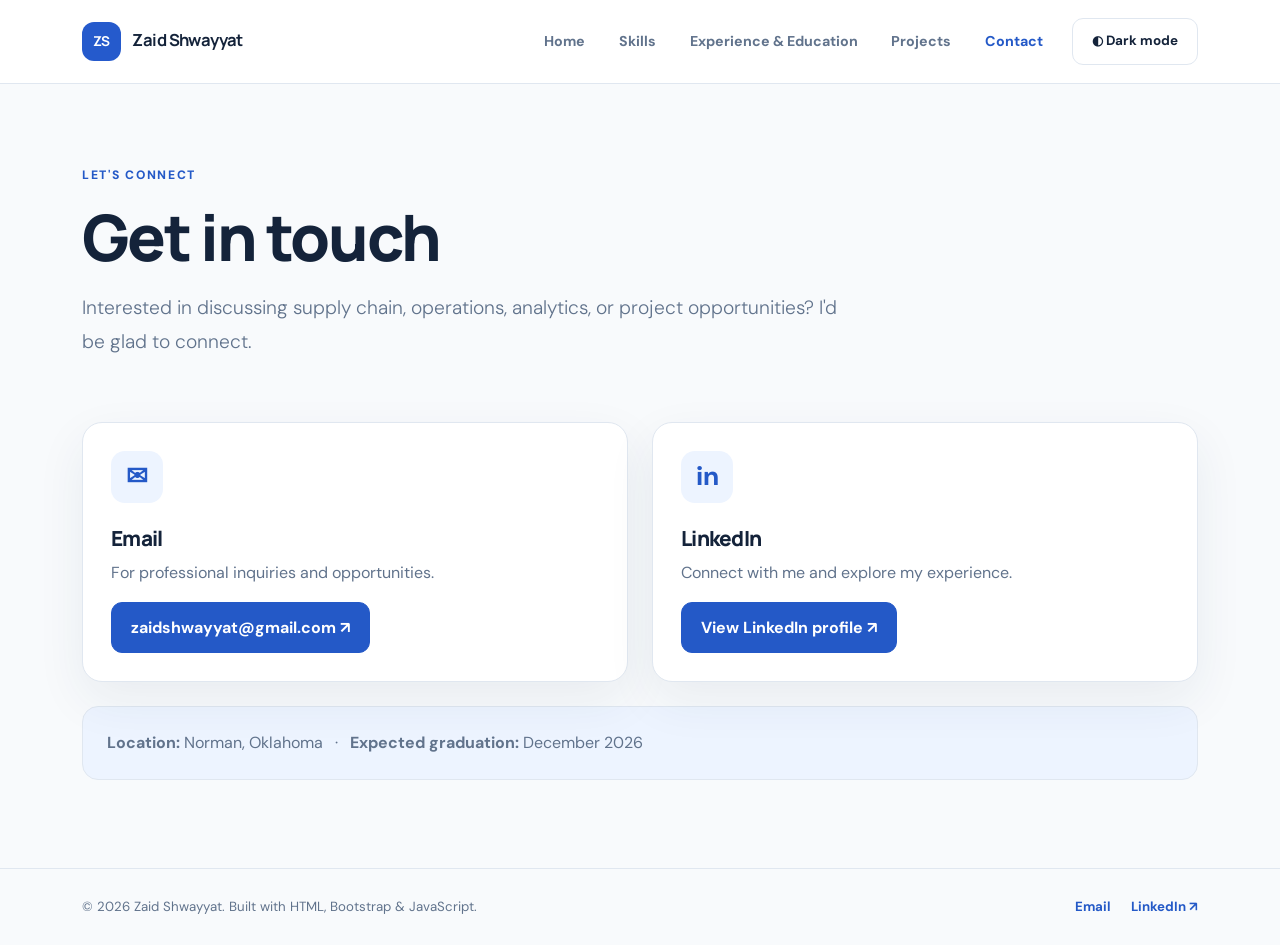
==== contact.html @ 21653b59 "Add files via upload" ====
<!doctype html>
<html lang="en"><head><meta charset="utf-8"><meta name="viewport" content="width=device-width, initial-scale=1"><meta name="description" content="Contact Zaid Shwayyat for professional opportunities."><title>Contact | Zaid Shwayyat</title><link rel="preconnect" href="https://fonts.googleapis.com"><link rel="preconnect" href="https://fonts.gstatic.com" crossorigin><link href="https://fonts.googleapis.com/css2?family=DM+Sans:wght@400;500;600;700&family=Manrope:wght@400;500;600;700;800&display=swap" rel="stylesheet"><link href="https://cdn.jsdelivr.net/npm/bootstrap@5.3.3/dist/css/bootstrap.min.css" rel="stylesheet" integrity="sha384-QWTKZyjpPEjISv5WaRU9OFeRpok6YctnYmDr5pNlyT9EMqKN1pNj5rD" crossorigin="anonymous"><link rel="stylesheet" href="css/style.css"></head>
<body><a class="skip-link" href="#main-content">Skip to content</a><header><nav class="navbar navbar-expand-lg fixed-top site-navbar" aria-label="Main navigation"><div class="container"><a class="navbar-brand fw-bold" href="index.html"><span class="brand-mark">ZS</span> Zaid Shwayyat</a><button class="navbar-toggler" type="button" data-bs-toggle="collapse" data-bs-target="#mainNav" aria-controls="mainNav" aria-expanded="false" aria-label="Toggle navigation"><span class="navbar-toggler-icon"></span></button><div class="collapse navbar-collapse" id="mainNav"><ul class="navbar-nav ms-auto align-items-lg-center gap-lg-2"><li class="nav-item"><a class="nav-link "  href="index.html">Home</a></li>
<li class="nav-item"><a class="nav-link "  href="skills.html">Skills</a></li>
<li class="nav-item"><a class="nav-link "  href="experience.html">Experience & Education</a></li>
<li class="nav-item"><a class="nav-link "  href="projects.html">Projects</a></li>
<li class="nav-item"><a class="nav-link active" aria-current="page" href="contact.html">Contact</a></li></ul><button id="theme-toggle" class="btn theme-toggle ms-lg-3 mt-3 mt-lg-0" type="button" aria-label="Switch to dark mode">◐ <span id="theme-label">Dark mode</span></button></div></div></nav></header>
<main id="main-content"><section class="page-hero"><div class="container"><div class="section-kicker">LET'S CONNECT</div><h1>Get in touch</h1><p class="lead">Interested in discussing supply chain, operations, analytics, or project opportunities? I'd be glad to connect.</p></div></section><section class="section pt-0"><div class="container"><div class="row g-4"><div class="col-md-6"><div class="content-card h-100"><div class="card-icon">✉</div><h2>Email</h2><p>For professional inquiries and opportunities.</p><a class="btn btn-primary mt-auto align-self-start" href="mailto:zaidshwayyat@gmail.com">zaidshwayyat@gmail.com ↗</a></div></div><div class="col-md-6"><div class="content-card h-100"><div class="card-icon">in</div><h2>LinkedIn</h2><p>Connect with me and explore my experience.</p><a class="btn btn-primary mt-auto align-self-start" href="https://www.linkedin.com/in/zshwayyat" target="_blank" rel="noopener noreferrer">View LinkedIn profile ↗</a></div></div></div><div class="contact-note mt-4"><strong>Location:</strong> Norman, Oklahoma <span class="mx-2">·</span> <strong>Expected graduation:</strong> December 2026</div></div></section></main><footer class="footer mt-auto"><div class="container d-flex flex-column flex-sm-row justify-content-between align-items-sm-center gap-2"><p class="mb-0">© <span id="year">2026</span> Zaid Shwayyat. Built with HTML, Bootstrap & JavaScript.</p><div><a href="mailto:zaidshwayyat@gmail.com">Email</a><a href="https://www.linkedin.com/in/zshwayyat" target="_blank" rel="noopener noreferrer">LinkedIn ↗</a></div></div></footer><script src="https://cdn.jsdelivr.net/npm/bootstrap@5.3.3/dist/js/bootstrap.bundle.min.js" crossorigin="anonymous"></script><script src="js/script.js" defer></script></body></html>
---- css/style.css ----
/* Custom visual design layered over Bootstrap */
:root {
    --bg: #f8fafc;
    --surface: #fff;
    --ink: #14233a;
    --muted: #61738c;
    --border: #e0e7f0;
    --primary: #2459c7;
    --soft: #edf4ff;
    --nav: rgba(255,255,255,.95);
    --shadow: 0 18px 50px rgba(31,54,90,.07)
}

[data-theme="dark"] {
    --bg: #0e1728;
    --surface: #18253a;
    --ink: #ecf3ff;
    --muted: #b0bfd6;
    --border: #34445e;
    --primary: #82aaff;
    --soft: #202f49;
    --nav: rgba(14,23,40,.96);
    --shadow: 0 18px 50px rgba(0,0,0,.15)
}

* {
    box-sizing: border-box
}

html {
    scroll-behavior: smooth
}

body {
    font-family: 'DM Sans',sans-serif;
    background: var(--bg);
    color: var(--ink);
    padding-top: 84px;
    min-height: 100vh;
    display: flex;
    flex-direction: column
}

main {
    flex: 1
}

h1, h2, h3, .navbar-brand {
    font-family: Manrope,sans-serif;
    letter-spacing: -.035em
}

a {
    transition: color .2s
}

    a:not(.btn):not(.nav-link):not(.navbar-brand) {
        color: var(--primary)
    }

.site-navbar {
    background: var(--nav);
    border-bottom: 1px solid var(--border);
    backdrop-filter: blur(14px);
    min-height: 84px
}

.navbar-brand {
    color: var(--ink) !important;
    font-size: 1.04rem
}

.brand-mark {
    display: inline-grid;
    place-items: center;
    width: 39px;
    height: 39px;
    background: #255acc;
    color: #fff;
    border-radius: 12px;
    margin-right: 9px;
    font-size: .85rem
}

.navbar-nav .nav-link {
    font-weight: 700;
    color: var(--muted);
    font-size: .89rem;
    padding: .55rem .8rem !important
}

    .navbar-nav .nav-link:hover, .navbar-nav .nav-link.active {
        color: var(--primary)
    }

.navbar-toggler {
    border-color: var(--border);
    background: #eef3f9
}

.theme-toggle {
    border: 1px solid var(--border);
    color: var(--ink);
    background: var(--surface);
    border-radius: 12px;
    font-size: .84rem;
    font-weight: 700
}

    .theme-toggle:hover {
        border-color: var(--primary);
        color: var(--primary)
    }

.hero {
    padding: 94px 0 96px;
    background: radial-gradient(ellipse at 76% 23%,rgba(61,125,230,.12),transparent 42%)
}

.eyebrow, .section-kicker {
    font-size: .76rem;
    letter-spacing: .14em;
    text-transform: uppercase;
    font-weight: 800;
    color: var(--primary)
}

.eyebrow {
    display: inline-flex;
    align-items: center;
    gap: 9px;
    padding: 11px 14px;
    border: 1px solid var(--border);
    border-radius: 100px;
    background: var(--surface);
    letter-spacing: .035em;
    text-transform: none
}

.status-dot {
    width: 8px;
    height: 8px;
    border-radius: 50%;
    background: #25aa75
}

.hero h1 {
    font-size: clamp(2.55rem,4.3vw,4.35rem);
    line-height: 1.17;
    font-weight: 800;
    margin: 23px 0 22px
}

.gradient-text {
    color: var(--primary)
}

.lead {
    font-size: 1.2rem;
    line-height: 1.75;
    color: var(--muted);
    max-width: 760px
}

.hero-lead {
    max-width: 650px
}

.body-copy {
    color: var(--muted);
    line-height: 1.9;
    font-size: 1rem;
    max-width: 620px
}

.btn {
    border-radius: 11px;
    font-weight: 700;
    padding: .78rem 1.2rem
}

.btn-primary {
    --bs-btn-bg: #2459c7;
    --bs-btn-border-color: #2459c7;
    --bs-btn-hover-bg: #17439d;
    --bs-btn-hover-border-color: #17439d;
    color: #fff
}

.btn-outline-secondary {
    color: var(--ink);
    border-color: var(--border);
    background: var(--surface)
}

    .btn-outline-secondary:hover {
        background: var(--soft);
        color: var(--ink);
        border-color: var(--primary)
    }

.hero-meta {
    display: flex;
    flex-wrap: wrap;
    gap: 22px;
    margin-top: 42px;
    font-size: .9rem;
    color: var(--muted)
}

.profile-panel {
    background: var(--surface);
    border: 1px solid var(--border);
    border-radius: 28px;
    box-shadow: var(--shadow);
    overflow: hidden;
    max-width: 440px;
    margin-inline: auto
}

.profile-graphic {
    min-height: 350px;
    background: linear-gradient(145deg,#dae7ff,#a5c2fb);
    display: grid;
    place-items: center
}

    .profile-graphic img {
        width: min(75%,280px);
        height: auto
    }

.profile-bottom {
    padding: 28px
}

.mini-label {
    font-size: .72rem;
    color: var(--muted);
    font-weight: 800;
    letter-spacing: .1em
}

.skill-badge {
    background: var(--soft);
    color: var(--primary);
    font-size: .78rem;
    padding: 10px 13px;
    border: 1px solid var(--border)
}

.section {
    padding: 88px 0
}

.subtle-section {
    background: var(--soft)
}

.section-heading {
    font-weight: 800;
    font-size: clamp(1.75rem,3vw,2.5rem);
    margin: 12px 0 22px
}

.metric-card, .content-card, .timeline-card, .project-card {
    background: var(--surface);
    border: 1px solid var(--border);
    border-radius: 20px;
    padding: 28px;
    box-shadow: var(--shadow);
    height: 100%
}

.metric-number {
    font: 800 2.7rem Manrope,sans-serif;
    color: var(--primary)
}

.metric-card h3 {
    font-size: 1rem;
    font-weight: 800;
    margin: 12px 0
}

.metric-card p, .content-card p, .muted {
    color: var(--muted)
}

.metric-card p {
    margin-bottom: 0;
    line-height: 1.7
}

.page-hero {
    padding: 82px 0 64px
}

    .page-hero h1 {
        font-size: clamp(2.7rem,5vw,4rem);
        font-weight: 800;
        margin: 15px 0
    }

    .page-hero .lead {
        max-width: 760px;
        margin: 0
    }

.content-card {
    display: flex;
    flex-direction: column
}

    .content-card h2 {
        font-size: 1.3rem;
        font-weight: 800
    }

    .content-card p {
        line-height: 1.7
    }

.card-icon {
    width: 52px;
    height: 52px;
    display: grid;
    place-items: center;
    color: var(--primary);
    background: var(--soft);
    border-radius: 14px;
    font-size: 1.65rem;
    font-weight: 800;
    margin-bottom: 23px
}

.tag-cloud {
    display: flex;
    flex-wrap: wrap;
    gap: 10px;
    margin-top: 10px
}

    .tag-cloud span {
        border: 1px solid var(--border);
        background: var(--soft);
        padding: 9px 12px;
        border-radius: 10px;
        font-size: .85rem;
        font-weight: 700;
        color: var(--ink)
    }

.certificate {
    display: flex;
    align-items: center;
    justify-content: space-between;
    gap: 12px;
    padding: 15px 0;
    border-bottom: 1px solid var(--border)
}

    .certificate:last-child {
        border-bottom: 0
    }

.date-pill {
    display: inline-block;
    font-weight: 700;
    font-size: .8rem;
    border: 1px solid var(--border);
    color: var(--primary);
    background: var(--soft);
    padding: 8px 12px;
    border-radius: 100px;
    white-space: nowrap
}

.timeline {
    border-left: 2px solid var(--border);
    padding-left: 28px;
    margin-left: 9px;
    display: grid;
    gap: 24px
}

.timeline-card {
    position: relative
}

    .timeline-card::before {
        content: '';
        position: absolute;
        left: -37px;
        top: 32px;
        background: var(--primary);
        width: 16px;
        height: 16px;
        border: 4px solid var(--bg);
        border-radius: 50%
    }

.timeline-header {
    display: flex;
    flex-wrap: wrap;
    justify-content: space-between;
    gap: 12px;
    align-items: start
}

.timeline-card h2 {
    font-size: 1.2rem;
    font-weight: 800
}

.timeline-card h3 {
    font-size: .96rem;
    color: var(--primary);
    font-weight: 700
}

    .timeline-card h3 span {
        color: var(--muted);
        font-weight: 500
    }

.timeline-card ul {
    padding-left: 1.2rem;
    margin-top: 15px;
    margin-bottom: 0;
    color: var(--muted);
    line-height: 1.85
}

.filter-btn {
    background: var(--surface);
    border: 1px solid var(--border);
    color: var(--muted);
    padding: 9px 15px
}

    .filter-btn:hover, .filter-btn.active {
        background: #2459c7;
        color: #fff;
        border-color: #2459c7
    }

.project-card {
    display: flex;
    flex-direction: column;
    transition: transform .2s,box-shadow .2s
}

    .project-card:hover {
        transform: translateY(-4px);
        box-shadow: 0 20px 40px rgba(29,69,125,.13)
    }

.project-category {
    font-size: .74rem;
    letter-spacing: .09em;
    text-transform: uppercase;
    color: var(--primary);
    font-weight: 800
}

.project-card h2 {
    font-weight: 800;
    font-size: 1.25rem;
    margin: 18px 0 12px
}

.project-card p {
    line-height: 1.8;
    color: var(--muted);
    flex: 1
}

.project-card .tag-cloud span {
    font-size: .75rem;
    padding: 6px 9px
}

.project-number {
    display: flex;
    align-items: center;
    justify-content: space-between
}

    .project-number span:last-child {
        font-size: 1.7rem;
        color: var(--primary)
    }

.contact-note {
    padding: 24px;
    background: var(--soft);
    border: 1px solid var(--border);
    border-radius: 16px;
    color: var(--muted)
}

.footer {
    padding: 28px 0;
    border-top: 1px solid var(--border);
    color: var(--muted);
    font-size: .83rem
}

    .footer a {
        margin-left: 20px;
        text-decoration: none;
        font-weight: 700
    }

.skip-link {
    position: absolute;
    left: 10px;
    top: -60px;
    z-index: 2000;
    background: var(--surface);
    padding: 10px
}

    .skip-link:focus {
        top: 10px
    }

@media(max-width:991px) {
    .site-navbar .navbar-collapse {
        padding-bottom: 20px
    }

    .hero {
        padding: 60px 0
    }

    .profile-graphic {
        min-height: 290px
    }
}

@media(max-width:576px) {
    .section {
        padding: 56px 0
    }

    .page-hero {
        padding: 50px 0 40px
    }

    .hero h1 {
        font-size: 2.55rem
    }

    .hero-meta {
        gap: 12px
    }

    .metric-card, .content-card, .timeline-card, .project-card {
        padding: 22px
    }

    .footer a {
        margin-left: 0;
        margin-right: 16px
    }

    .timeline {
        padding-left: 19px
    }

    .timeline-card::before {
        left: -28px
    }
}
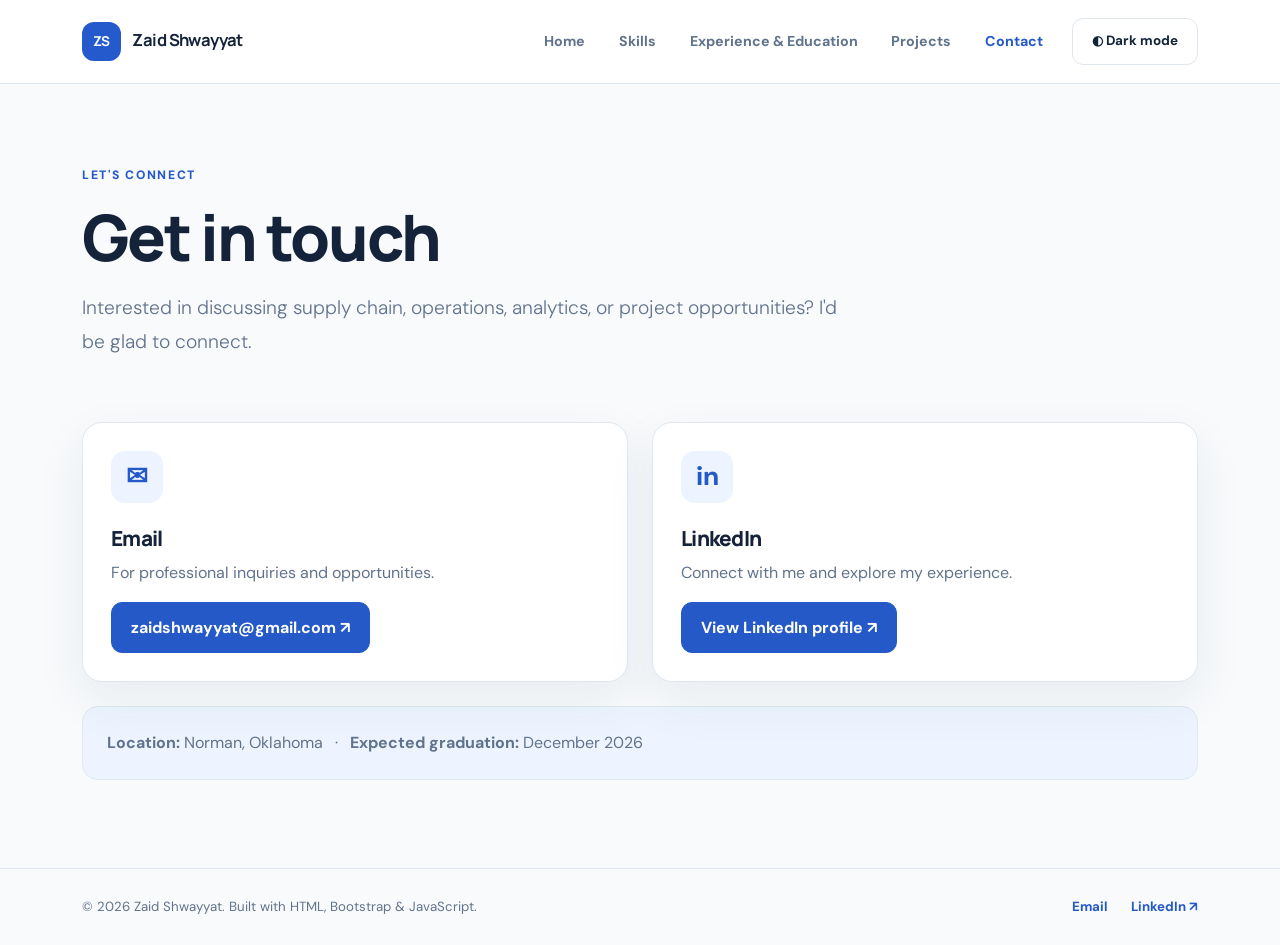
==== commit 25fa7afe: "Add files via upload" ====
--- a/contact.html
+++ b/contact.html
@@ -1,8 +1,162 @@
-<!doctype html>
-<html lang="en"><head><meta charset="utf-8"><meta name="viewport" content="width=device-width, initial-scale=1"><meta name="description" content="Contact Zaid Shwayyat for professional opportunities."><title>Contact | Zaid Shwayyat</title><link rel="preconnect" href="https://fonts.googleapis.com"><link rel="preconnect" href="https://fonts.gstatic.com" crossorigin><link href="https://fonts.googleapis.com/css2?family=DM+Sans:wght@400;500;600;700&family=Manrope:wght@400;500;600;700;800&display=swap" rel="stylesheet"><link href="https://cdn.jsdelivr.net/npm/bootstrap@5.3.3/dist/css/bootstrap.min.css" rel="stylesheet" integrity="sha384-QWTKZyjpPEjISv5WaRU9OFeRpok6YctnYmDr5pNlyT9EMqKN1pNj5rD" crossorigin="anonymous"><link rel="stylesheet" href="css/style.css"></head>
-<body><a class="skip-link" href="#main-content">Skip to content</a><header><nav class="navbar navbar-expand-lg fixed-top site-navbar" aria-label="Main navigation"><div class="container"><a class="navbar-brand fw-bold" href="index.html"><span class="brand-mark">ZS</span> Zaid Shwayyat</a><button class="navbar-toggler" type="button" data-bs-toggle="collapse" data-bs-target="#mainNav" aria-controls="mainNav" aria-expanded="false" aria-label="Toggle navigation"><span class="navbar-toggler-icon"></span></button><div class="collapse navbar-collapse" id="mainNav"><ul class="navbar-nav ms-auto align-items-lg-center gap-lg-2"><li class="nav-item"><a class="nav-link "  href="index.html">Home</a></li>
-<li class="nav-item"><a class="nav-link "  href="skills.html">Skills</a></li>
-<li class="nav-item"><a class="nav-link "  href="experience.html">Experience & Education</a></li>
-<li class="nav-item"><a class="nav-link "  href="projects.html">Projects</a></li>
-<li class="nav-item"><a class="nav-link active" aria-current="page" href="contact.html">Contact</a></li></ul><button id="theme-toggle" class="btn theme-toggle ms-lg-3 mt-3 mt-lg-0" type="button" aria-label="Switch to dark mode">◐ <span id="theme-label">Dark mode</span></button></div></div></nav></header>
-<main id="main-content"><section class="page-hero"><div class="container"><div class="section-kicker">LET'S CONNECT</div><h1>Get in touch</h1><p class="lead">Interested in discussing supply chain, operations, analytics, or project opportunities? I'd be glad to connect.</p></div></section><section class="section pt-0"><div class="container"><div class="row g-4"><div class="col-md-6"><div class="content-card h-100"><div class="card-icon">✉</div><h2>Email</h2><p>For professional inquiries and opportunities.</p><a class="btn btn-primary mt-auto align-self-start" href="mailto:zaidshwayyat@gmail.com">zaidshwayyat@gmail.com ↗</a></div></div><div class="col-md-6"><div class="content-card h-100"><div class="card-icon">in</div><h2>LinkedIn</h2><p>Connect with me and explore my experience.</p><a class="btn btn-primary mt-auto align-self-start" href="https://www.linkedin.com/in/zshwayyat" target="_blank" rel="noopener noreferrer">View LinkedIn profile ↗</a></div></div></div><div class="contact-note mt-4"><strong>Location:</strong> Norman, Oklahoma <span class="mx-2">·</span> <strong>Expected graduation:</strong> December 2026</div></div></section></main><footer class="footer mt-auto"><div class="container d-flex flex-column flex-sm-row justify-content-between align-items-sm-center gap-2"><p class="mb-0">© <span id="year">2026</span> Zaid Shwayyat. Built with HTML, Bootstrap & JavaScript.</p><div><a href="mailto:zaidshwayyat@gmail.com">Email</a><a href="https://www.linkedin.com/in/zshwayyat" target="_blank" rel="noopener noreferrer">LinkedIn ↗</a></div></div></footer><script src="https://cdn.jsdelivr.net/npm/bootstrap@5.3.3/dist/js/bootstrap.bundle.min.js" crossorigin="anonymous"></script><script src="js/script.js" defer></script></body></html>+<!DOCTYPE html>
+<html lang="en">
+ <head>
+  <meta charset="utf-8"/>
+  <meta content="width=device-width, initial-scale=1" name="viewport"/>
+  <meta content="Contact Zaid Shwayyat for professional opportunities." name="description"/>
+  <title>
+   Contact | Zaid Shwayyat
+  </title>
+  <link href="https://fonts.googleapis.com" rel="preconnect"/>
+  <link crossorigin="" href="https://fonts.gstatic.com" rel="preconnect"/>
+  <link href="https://fonts.googleapis.com/css2?family=DM+Sans:wght@400;500;600;700&amp;family=Manrope:wght@400;500;600;700;800&amp;display=swap" rel="stylesheet"/>
+  <link crossorigin="anonymous" href="https://cdn.jsdelivr.net/npm/bootstrap@5.3.3/dist/css/bootstrap.min.css" rel="stylesheet"/>
+  <link href="css/style.css" rel="stylesheet"/>
+ </head>
+ <body>
+  <a class="skip-link" href="#main-content">
+   Skip to content
+  </a>
+  <header>
+   <nav aria-label="Main navigation" class="navbar navbar-expand-lg fixed-top site-navbar">
+    <div class="container">
+     <a class="navbar-brand fw-bold" href="index.html">
+      <span class="brand-mark">
+       ZS
+      </span>
+      Zaid Shwayyat
+     </a>
+     <button aria-controls="mainNav" aria-expanded="false" aria-label="Toggle navigation" class="navbar-toggler" data-bs-target="#mainNav" data-bs-toggle="collapse" type="button">
+      <span class="navbar-toggler-icon">
+      </span>
+     </button>
+     <div class="collapse navbar-collapse" id="mainNav">
+      <ul class="navbar-nav ms-auto align-items-lg-center gap-lg-2">
+       <li class="nav-item">
+        <a class="nav-link" href="index.html">
+         Home
+        </a>
+       </li>
+       <li class="nav-item">
+        <a class="nav-link" href="skills.html">
+         Skills
+        </a>
+       </li>
+       <li class="nav-item">
+        <a class="nav-link" href="experience.html">
+         Experience &amp; Education
+        </a>
+       </li>
+       <li class="nav-item">
+        <a class="nav-link" href="projects.html">
+         Projects
+        </a>
+       </li>
+       <li class="nav-item">
+        <a aria-current="page" class="nav-link active" href="contact.html">
+         Contact
+        </a>
+       </li>
+      </ul>
+      <button aria-label="Switch to dark mode" class="btn theme-toggle ms-lg-3 mt-3 mt-lg-0" id="theme-toggle" type="button">
+       ◐
+       <span id="theme-label">
+        Dark mode
+       </span>
+      </button>
+     </div>
+    </div>
+   </nav>
+  </header>
+  <main id="main-content">
+   <section class="page-hero">
+    <div class="container">
+     <div class="section-kicker">
+      LET'S CONNECT
+     </div>
+     <h1>
+      Get in touch
+     </h1>
+     <p class="lead">
+      Interested in discussing supply chain, operations, analytics, or project opportunities? I'd be glad to connect.
+     </p>
+    </div>
+   </section>
+   <section class="section pt-0">
+    <div class="container">
+     <div class="row g-4">
+      <div class="col-md-6">
+       <div class="content-card h-100">
+        <div class="card-icon">
+         ✉
+        </div>
+        <h2>
+         Email
+        </h2>
+        <p>
+         For professional inquiries and opportunities.
+        </p>
+        <a class="btn btn-primary mt-auto align-self-start" href="mailto:zaidshwayyat@gmail.com">
+         zaidshwayyat@gmail.com ↗
+        </a>
+       </div>
+      </div>
+      <div class="col-md-6">
+       <div class="content-card h-100">
+        <div class="card-icon">
+         in
+        </div>
+        <h2>
+         LinkedIn
+        </h2>
+        <p>
+         Connect with me and explore my experience.
+        </p>
+        <a class="btn btn-primary mt-auto align-self-start" href="https://www.linkedin.com/in/zshwayyat" rel="noopener noreferrer" target="_blank">
+         View LinkedIn profile ↗
+        </a>
+       </div>
+      </div>
+     </div>
+     <div class="contact-note mt-4">
+      <strong>
+       Location:
+      </strong>
+      Norman, Oklahoma
+      <span class="mx-2">
+       ·
+      </span>
+      <strong>
+       Expected graduation:
+      </strong>
+      December 2026
+     </div>
+    </div>
+   </section>
+  </main>
+  <footer class="footer mt-auto">
+   <div class="container d-flex flex-column flex-sm-row justify-content-between align-items-sm-center gap-2">
+    <p class="mb-0">
+     ©
+     <span id="year">
+      2026
+     </span>
+     Zaid Shwayyat. Built with HTML, Bootstrap &amp; JavaScript.
+    </p>
+    <div>
+     <a href="mailto:zaidshwayyat@gmail.com">
+      Email
+     </a>
+     <a href="https://www.linkedin.com/in/zshwayyat" rel="noopener noreferrer" target="_blank">
+      LinkedIn ↗
+     </a>
+    </div>
+   </div>
+  </footer>
+  <script crossorigin="anonymous" src="https://cdn.jsdelivr.net/npm/bootstrap@5.3.3/dist/js/bootstrap.bundle.min.js">
+  </script>
+  <script defer="" src="js/script.js">
+  </script>
+ </body>
+</html>
+
--- a/css/style.css
+++ b/css/style.css
@@ -1,576 +1,491 @@
 /* Custom visual design layered over Bootstrap */
 :root {
-    --bg: #f8fafc;
-    --surface: #fff;
-    --ink: #14233a;
-    --muted: #61738c;
-    --border: #e0e7f0;
-    --primary: #2459c7;
-    --soft: #edf4ff;
-    --nav: rgba(255,255,255,.95);
-    --shadow: 0 18px 50px rgba(31,54,90,.07)
-}
-
+    --bg:#f8fafc;
+    --surface:#fff;
+    --ink:#14233a;
+    --muted:#61738c;
+    --border:#e0e7f0;
+    --primary:#2459c7;
+    --soft:#edf4ff;
+    --nav:rgba(255,255,255,.95);
+    --shadow:0 18px 50px rgba(31,54,90,.07)
+}
 [data-theme="dark"] {
-    --bg: #0e1728;
-    --surface: #18253a;
-    --ink: #ecf3ff;
-    --muted: #b0bfd6;
-    --border: #34445e;
-    --primary: #82aaff;
-    --soft: #202f49;
-    --nav: rgba(14,23,40,.96);
-    --shadow: 0 18px 50px rgba(0,0,0,.15)
-}
-
+    --bg:#0e1728;
+    --surface:#18253a;
+    --ink:#ecf3ff;
+    --muted:#b0bfd6;
+    --border:#34445e;
+    --primary:#82aaff;
+    --soft:#202f49;
+    --nav:rgba(14,23,40,.96);
+    --shadow:0 18px 50px rgba(0,0,0,.15)
+}
 * {
-    box-sizing: border-box
-}
-
+    box-sizing:border-box
+}
 html {
-    scroll-behavior: smooth
-}
-
+    scroll-behavior:smooth
+}
 body {
-    font-family: 'DM Sans',sans-serif;
-    background: var(--bg);
-    color: var(--ink);
-    padding-top: 84px;
-    min-height: 100vh;
-    display: flex;
-    flex-direction: column
-}
-
+    font-family:'DM Sans',sans-serif;
+    background:var(--bg);
+    color:var(--ink);
+    padding-top:84px;
+    min-height:100vh;
+    display:flex;
+    flex-direction:column
+}
 main {
-    flex: 1
-}
-
-h1, h2, h3, .navbar-brand {
-    font-family: Manrope,sans-serif;
-    letter-spacing: -.035em
-}
-
+    flex:1
+}
+h1,h2,h3,.navbar-brand {
+    font-family:Manrope,sans-serif;
+    letter-spacing:-.035em
+}
 a {
-    transition: color .2s
-}
-
-    a:not(.btn):not(.nav-link):not(.navbar-brand) {
-        color: var(--primary)
-    }
-
+    transition:color .2s
+}
+a:not(.btn):not(.nav-link):not(.navbar-brand) {
+    color:var(--primary)
+}
 .site-navbar {
-    background: var(--nav);
-    border-bottom: 1px solid var(--border);
-    backdrop-filter: blur(14px);
-    min-height: 84px
-}
-
+    background:var(--nav);
+    border-bottom:1px solid var(--border);
+    backdrop-filter:blur(14px);
+    min-height:84px
+}
 .navbar-brand {
-    color: var(--ink) !important;
-    font-size: 1.04rem
-}
-
+    color:var(--ink)!important;
+    font-size:1.04rem
+}
 .brand-mark {
-    display: inline-grid;
-    place-items: center;
-    width: 39px;
-    height: 39px;
-    background: #255acc;
-    color: #fff;
-    border-radius: 12px;
-    margin-right: 9px;
-    font-size: .85rem
-}
-
+    display:inline-grid;
+    place-items:center;
+    width:39px;
+    height:39px;
+    background:#255acc;
+    color:#fff;
+    border-radius:12px;
+    margin-right:9px;
+    font-size:.85rem
+}
 .navbar-nav .nav-link {
-    font-weight: 700;
-    color: var(--muted);
-    font-size: .89rem;
-    padding: .55rem .8rem !important
-}
-
-    .navbar-nav .nav-link:hover, .navbar-nav .nav-link.active {
-        color: var(--primary)
-    }
-
+    font-weight:700;
+    color:var(--muted);
+    font-size:.89rem;
+    padding:.55rem .8rem!important
+}
+.navbar-nav .nav-link:hover,.navbar-nav .nav-link.active {
+    color:var(--primary)
+}
 .navbar-toggler {
-    border-color: var(--border);
-    background: #eef3f9
-}
-
+    border-color:var(--border);
+    background:#eef3f9
+}
 .theme-toggle {
-    border: 1px solid var(--border);
-    color: var(--ink);
-    background: var(--surface);
-    border-radius: 12px;
-    font-size: .84rem;
-    font-weight: 700
-}
-
-    .theme-toggle:hover {
-        border-color: var(--primary);
-        color: var(--primary)
-    }
-
+    border:1px solid var(--border);
+    color:var(--ink);
+    background:var(--surface);
+    border-radius:12px;
+    font-size:.84rem;
+    font-weight:700
+}
+.theme-toggle:hover {
+    border-color:var(--primary);
+    color:var(--primary)
+}
 .hero {
-    padding: 94px 0 96px;
-    background: radial-gradient(ellipse at 76% 23%,rgba(61,125,230,.12),transparent 42%)
-}
-
-.eyebrow, .section-kicker {
-    font-size: .76rem;
-    letter-spacing: .14em;
-    text-transform: uppercase;
-    font-weight: 800;
-    color: var(--primary)
-}
-
+    padding:94px 0 96px;
+    background:radial-gradient(ellipse at 76% 23%,rgba(61,125,230,.12),transparent 42%)
+}
+.eyebrow,.section-kicker {
+    font-size:.76rem;
+    letter-spacing:.14em;
+    text-transform:uppercase;
+    font-weight:800;
+    color:var(--primary)
+}
 .eyebrow {
-    display: inline-flex;
-    align-items: center;
-    gap: 9px;
-    padding: 11px 14px;
-    border: 1px solid var(--border);
-    border-radius: 100px;
-    background: var(--surface);
-    letter-spacing: .035em;
-    text-transform: none
-}
-
+    display:inline-flex;
+    align-items:center;
+    gap:9px;
+    padding:11px 14px;
+    border:1px solid var(--border);
+    border-radius:100px;
+    background:var(--surface);
+    letter-spacing:.035em;
+    text-transform:none
+}
 .status-dot {
-    width: 8px;
-    height: 8px;
-    border-radius: 50%;
-    background: #25aa75
-}
-
+    width:8px;
+    height:8px;
+    border-radius:50%;
+    background:#25aa75
+}
 .hero h1 {
-    font-size: clamp(2.55rem,4.3vw,4.35rem);
-    line-height: 1.17;
-    font-weight: 800;
-    margin: 23px 0 22px
-}
-
+    font-size:clamp(2.55rem,4.3vw,4.35rem);
+    line-height:1.17;
+    font-weight:800;
+    margin:23px 0 22px
+}
 .gradient-text {
-    color: var(--primary)
-}
-
+    color:var(--primary)
+}
 .lead {
-    font-size: 1.2rem;
-    line-height: 1.75;
-    color: var(--muted);
-    max-width: 760px
-}
-
+    font-size:1.2rem;
+    line-height:1.75;
+    color:var(--muted);
+    max-width:760px
+}
 .hero-lead {
-    max-width: 650px
-}
-
+    max-width:650px
+}
 .body-copy {
-    color: var(--muted);
-    line-height: 1.9;
-    font-size: 1rem;
-    max-width: 620px
-}
-
+    color:var(--muted);
+    line-height:1.9;
+    font-size:1rem;
+    max-width:620px
+}
 .btn {
-    border-radius: 11px;
-    font-weight: 700;
-    padding: .78rem 1.2rem
-}
-
+    border-radius:11px;
+    font-weight:700;
+    padding:.78rem 1.2rem
+}
 .btn-primary {
-    --bs-btn-bg: #2459c7;
-    --bs-btn-border-color: #2459c7;
-    --bs-btn-hover-bg: #17439d;
-    --bs-btn-hover-border-color: #17439d;
-    color: #fff
-}
-
+    --bs-btn-bg:#2459c7;
+    --bs-btn-border-color:#2459c7;
+    --bs-btn-hover-bg:#17439d;
+    --bs-btn-hover-border-color:#17439d;
+    color:#fff
+}
 .btn-outline-secondary {
-    color: var(--ink);
-    border-color: var(--border);
-    background: var(--surface)
-}
-
-    .btn-outline-secondary:hover {
-        background: var(--soft);
-        color: var(--ink);
-        border-color: var(--primary)
-    }
-
+    color:var(--ink);
+    border-color:var(--border);
+    background:var(--surface)
+}
+.btn-outline-secondary:hover {
+    background:var(--soft);
+    color:var(--ink);
+    border-color:var(--primary)
+}
 .hero-meta {
-    display: flex;
-    flex-wrap: wrap;
-    gap: 22px;
-    margin-top: 42px;
-    font-size: .9rem;
-    color: var(--muted)
-}
-
+    display:flex;
+    flex-wrap:wrap;
+    gap:22px;
+    margin-top:42px;
+    font-size:.9rem;
+    color:var(--muted)
+}
 .profile-panel {
-    background: var(--surface);
-    border: 1px solid var(--border);
-    border-radius: 28px;
-    box-shadow: var(--shadow);
-    overflow: hidden;
-    max-width: 440px;
-    margin-inline: auto
-}
-
+    background:var(--surface);
+    border:1px solid var(--border);
+    border-radius:28px;
+    box-shadow:var(--shadow);
+    overflow:hidden;
+    max-width:440px;
+    margin-inline:auto
+}
 .profile-graphic {
-    min-height: 350px;
-    background: linear-gradient(145deg,#dae7ff,#a5c2fb);
-    display: grid;
-    place-items: center
-}
-
-    .profile-graphic img {
-        width: min(75%,280px);
-        height: auto
-    }
-
+    min-height:350px;
+    background:linear-gradient(145deg,#dae7ff,#a5c2fb);
+    display:grid;
+    place-items:center
+}
+.profile-graphic img {
+    width:min(75%,280px);
+    height:auto
+}
 .profile-bottom {
-    padding: 28px
-}
-
+    padding:28px
+}
 .mini-label {
-    font-size: .72rem;
-    color: var(--muted);
-    font-weight: 800;
-    letter-spacing: .1em
-}
-
+    font-size:.72rem;
+    color:var(--muted);
+    font-weight:800;
+    letter-spacing:.1em
+}
 .skill-badge {
-    background: var(--soft);
-    color: var(--primary);
-    font-size: .78rem;
-    padding: 10px 13px;
-    border: 1px solid var(--border)
-}
-
+    background:var(--soft);
+    color:var(--primary);
+    font-size:.78rem;
+    padding:10px 13px;
+    border:1px solid var(--border)
+}
 .section {
-    padding: 88px 0
-}
-
+    padding:88px 0
+}
 .subtle-section {
-    background: var(--soft)
-}
-
+    background:var(--soft)
+}
 .section-heading {
-    font-weight: 800;
-    font-size: clamp(1.75rem,3vw,2.5rem);
-    margin: 12px 0 22px
-}
-
-.metric-card, .content-card, .timeline-card, .project-card {
-    background: var(--surface);
-    border: 1px solid var(--border);
-    border-radius: 20px;
-    padding: 28px;
-    box-shadow: var(--shadow);
-    height: 100%
-}
-
+    font-weight:800;
+    font-size:clamp(1.75rem,3vw,2.5rem);
+    margin:12px 0 22px
+}
+.metric-card,.content-card,.timeline-card,.project-card {
+    background:var(--surface);
+    border:1px solid var(--border);
+    border-radius:20px;
+    padding:28px;
+    box-shadow:var(--shadow);
+    height:100%
+}
 .metric-number {
-    font: 800 2.7rem Manrope,sans-serif;
-    color: var(--primary)
-}
-
+    font:800 2.7rem Manrope,sans-serif;
+    color:var(--primary)
+}
 .metric-card h3 {
-    font-size: 1rem;
-    font-weight: 800;
-    margin: 12px 0
-}
-
-.metric-card p, .content-card p, .muted {
-    color: var(--muted)
-}
-
+    font-size:1rem;
+    font-weight:800;
+    margin:12px 0
+}
+.metric-card p,.content-card p,.muted {
+    color:var(--muted)
+}
 .metric-card p {
-    margin-bottom: 0;
-    line-height: 1.7
-}
-
+    margin-bottom:0;
+    line-height:1.7
+}
 .page-hero {
-    padding: 82px 0 64px
-}
-
-    .page-hero h1 {
-        font-size: clamp(2.7rem,5vw,4rem);
-        font-weight: 800;
-        margin: 15px 0
-    }
-
-    .page-hero .lead {
-        max-width: 760px;
-        margin: 0
-    }
-
+    padding:82px 0 64px
+}
+.page-hero h1 {
+    font-size:clamp(2.7rem,5vw,4rem);
+    font-weight:800;
+    margin:15px 0
+}
+.page-hero .lead {
+    max-width:760px;
+    margin:0
+}
 .content-card {
-    display: flex;
-    flex-direction: column
-}
-
-    .content-card h2 {
-        font-size: 1.3rem;
-        font-weight: 800
-    }
-
-    .content-card p {
-        line-height: 1.7
-    }
-
+    display:flex;
+    flex-direction:column
+}
+.content-card h2 {
+    font-size:1.3rem;
+    font-weight:800
+}
+.content-card p {
+    line-height:1.7
+}
 .card-icon {
-    width: 52px;
-    height: 52px;
-    display: grid;
-    place-items: center;
-    color: var(--primary);
-    background: var(--soft);
-    border-radius: 14px;
-    font-size: 1.65rem;
-    font-weight: 800;
-    margin-bottom: 23px
-}
-
+    width:52px;
+    height:52px;
+    display:grid;
+    place-items:center;
+    color:var(--primary);
+    background:var(--soft);
+    border-radius:14px;
+    font-size:1.65rem;
+    font-weight:800;
+    margin-bottom:23px
+}
 .tag-cloud {
-    display: flex;
-    flex-wrap: wrap;
-    gap: 10px;
-    margin-top: 10px
-}
-
-    .tag-cloud span {
-        border: 1px solid var(--border);
-        background: var(--soft);
-        padding: 9px 12px;
-        border-radius: 10px;
-        font-size: .85rem;
-        font-weight: 700;
-        color: var(--ink)
-    }
-
+    display:flex;
+    flex-wrap:wrap;
+    gap:10px;
+    margin-top:10px
+}
+.tag-cloud span {
+    border:1px solid var(--border);
+    background:var(--soft);
+    padding:9px 12px;
+    border-radius:10px;
+    font-size:.85rem;
+    font-weight:700;
+    color:var(--ink)
+}
 .certificate {
-    display: flex;
-    align-items: center;
-    justify-content: space-between;
-    gap: 12px;
-    padding: 15px 0;
-    border-bottom: 1px solid var(--border)
-}
-
-    .certificate:last-child {
-        border-bottom: 0
-    }
-
+    display:flex;
+    align-items:center;
+    justify-content:space-between;
+    gap:12px;
+    padding:15px 0;
+    border-bottom:1px solid var(--border)
+}
+.certificate:last-child {
+    border-bottom:0
+}
 .date-pill {
-    display: inline-block;
-    font-weight: 700;
-    font-size: .8rem;
-    border: 1px solid var(--border);
-    color: var(--primary);
-    background: var(--soft);
-    padding: 8px 12px;
-    border-radius: 100px;
-    white-space: nowrap
-}
-
+    display:inline-block;
+    font-weight:700;
+    font-size:.8rem;
+    border:1px solid var(--border);
+    color:var(--primary);
+    background:var(--soft);
+    padding:8px 12px;
+    border-radius:100px;
+    white-space:nowrap
+}
 .timeline {
-    border-left: 2px solid var(--border);
-    padding-left: 28px;
-    margin-left: 9px;
-    display: grid;
-    gap: 24px
-}
-
+    border-left:2px solid var(--border);
+    padding-left:28px;
+    margin-left:9px;
+    display:grid;
+    gap:24px
+}
 .timeline-card {
-    position: relative
-}
-
-    .timeline-card::before {
-        content: '';
-        position: absolute;
-        left: -37px;
-        top: 32px;
-        background: var(--primary);
-        width: 16px;
-        height: 16px;
-        border: 4px solid var(--bg);
-        border-radius: 50%
-    }
-
+    position:relative
+}
+.timeline-card::before {
+    content:'';
+    position:absolute;
+    left:-37px;
+    top:32px;
+    background:var(--primary);
+    width:16px;
+    height:16px;
+    border:4px solid var(--bg);
+    border-radius:50%
+}
 .timeline-header {
-    display: flex;
-    flex-wrap: wrap;
-    justify-content: space-between;
-    gap: 12px;
-    align-items: start
-}
-
+    display:flex;
+    flex-wrap:wrap;
+    justify-content:space-between;
+    gap:12px;
+    align-items:start
+}
 .timeline-card h2 {
-    font-size: 1.2rem;
-    font-weight: 800
-}
-
+    font-size:1.2rem;
+    font-weight:800
+}
 .timeline-card h3 {
-    font-size: .96rem;
-    color: var(--primary);
-    font-weight: 700
-}
-
-    .timeline-card h3 span {
-        color: var(--muted);
-        font-weight: 500
-    }
-
+    font-size:.96rem;
+    color:var(--primary);
+    font-weight:700
+}
+.timeline-card h3 span {
+    color:var(--muted);
+    font-weight:500
+}
 .timeline-card ul {
-    padding-left: 1.2rem;
-    margin-top: 15px;
-    margin-bottom: 0;
-    color: var(--muted);
-    line-height: 1.85
-}
-
+    padding-left:1.2rem;
+    margin-top:15px;
+    margin-bottom:0;
+    color:var(--muted);
+    line-height:1.85
+}
 .filter-btn {
-    background: var(--surface);
-    border: 1px solid var(--border);
-    color: var(--muted);
-    padding: 9px 15px
-}
-
-    .filter-btn:hover, .filter-btn.active {
-        background: #2459c7;
-        color: #fff;
-        border-color: #2459c7
-    }
-
+    background:var(--surface);
+    border:1px solid var(--border);
+    color:var(--muted);
+    padding:9px 15px
+}
+.filter-btn:hover,.filter-btn.active {
+    background:#2459c7;
+    color:#fff;
+    border-color:#2459c7
+}
 .project-card {
-    display: flex;
-    flex-direction: column;
-    transition: transform .2s,box-shadow .2s
-}
-
-    .project-card:hover {
-        transform: translateY(-4px);
-        box-shadow: 0 20px 40px rgba(29,69,125,.13)
-    }
-
+    display:flex;
+    flex-direction:column;
+    transition:transform .2s,box-shadow .2s
+}
+.project-card:hover {
+    transform:translateY(-4px);
+    box-shadow:0 20px 40px rgba(29,69,125,.13)
+}
 .project-category {
-    font-size: .74rem;
-    letter-spacing: .09em;
-    text-transform: uppercase;
-    color: var(--primary);
-    font-weight: 800
-}
-
+    font-size:.74rem;
+    letter-spacing:.09em;
+    text-transform:uppercase;
+    color:var(--primary);
+    font-weight:800
+}
 .project-card h2 {
-    font-weight: 800;
-    font-size: 1.25rem;
-    margin: 18px 0 12px
-}
-
+    font-weight:800;
+    font-size:1.25rem;
+    margin:18px 0 12px
+}
 .project-card p {
-    line-height: 1.8;
-    color: var(--muted);
-    flex: 1
-}
-
+    line-height:1.8;
+    color:var(--muted);
+    flex:1
+}
 .project-card .tag-cloud span {
-    font-size: .75rem;
-    padding: 6px 9px
-}
-
+    font-size:.75rem;
+    padding:6px 9px
+}
 .project-number {
-    display: flex;
-    align-items: center;
-    justify-content: space-between
-}
-
-    .project-number span:last-child {
-        font-size: 1.7rem;
-        color: var(--primary)
-    }
-
+    display:flex;
+    align-items:center;
+    justify-content:space-between
+}
+.project-number span:last-child {
+    font-size:1.7rem;
+    color:var(--primary)
+}
 .contact-note {
-    padding: 24px;
-    background: var(--soft);
-    border: 1px solid var(--border);
-    border-radius: 16px;
-    color: var(--muted)
-}
-
+    padding:24px;
+    background:var(--soft);
+    border:1px solid var(--border);
+    border-radius:16px;
+    color:var(--muted)
+}
 .footer {
-    padding: 28px 0;
-    border-top: 1px solid var(--border);
-    color: var(--muted);
-    font-size: .83rem
-}
-
-    .footer a {
-        margin-left: 20px;
-        text-decoration: none;
-        font-weight: 700
-    }
-
+    padding:28px 0;
+    border-top:1px solid var(--border);
+    color:var(--muted);
+    font-size:.83rem
+}
+.footer a {
+    margin-left:20px;
+    text-decoration:none;
+    font-weight:700
+}
 .skip-link {
-    position: absolute;
-    left: 10px;
-    top: -60px;
-    z-index: 2000;
-    background: var(--surface);
-    padding: 10px
-}
-
-    .skip-link:focus {
-        top: 10px
-    }
-
+    position:absolute;
+    left:10px;
+    top:-60px;
+    z-index:2000;
+    background:var(--surface);
+    padding:10px
+}
+.skip-link:focus {
+    top:10px
+}
 @media(max-width:991px) {
     .site-navbar .navbar-collapse {
-        padding-bottom: 20px
-    }
-
+        padding-bottom:20px
+    }
     .hero {
-        padding: 60px 0
-    }
-
+        padding:60px 0
+    }
     .profile-graphic {
-        min-height: 290px
-    }
-}
-
+        min-height:290px
+    }
+}
 @media(max-width:576px) {
     .section {
-        padding: 56px 0
-    }
+        padding:56px 0
+    }
+    .page-hero {
+        padding:50px 0 40px
+    }
+    .hero h1 {
+        font-size:2.55rem
+    }
+    .hero-meta {
+        gap:12px
+    }
+    .metric-card,.content-card,.timeline-card,.project-card {
+        padding:22px
+    }
+    .footer a {
+        margin-left:0;
+        margin-right:16px
+    }
+    .timeline {
+        padding-left:19px
+    }
+    .timeline-card::before {
+        left:-28px
+    }
+}
 
-    .page-hero {
-        padding: 50px 0 40px
-    }
-
-    .hero h1 {
-        font-size: 2.55rem
-    }
-
-    .hero-meta {
-        gap: 12px
-    }
-
-    .metric-card, .content-card, .timeline-card, .project-card {
-        padding: 22px
-    }
-
-    .footer a {
-        margin-left: 0;
-        margin-right: 16px
-    }
-
-    .timeline {
-        padding-left: 19px
-    }
-
-    .timeline-card::before {
-        left: -28px
-    }
-}
+/* Utilities */
+.d-none {
+    display: none !important;
+}
